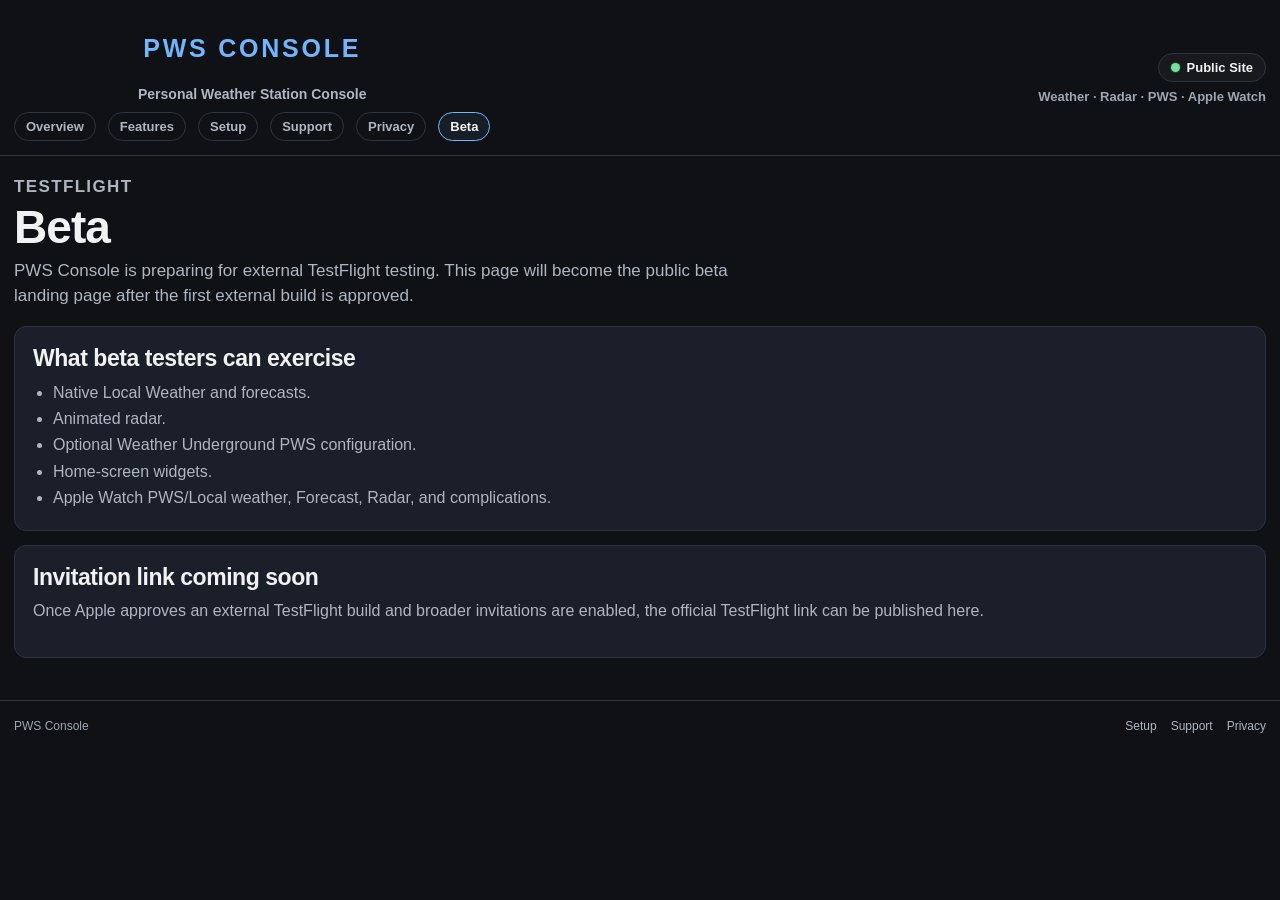
==== beta/index.html @ 60a20522 "Build public website shell" ====
<!doctype html>
<html lang="en">
<head>
  <meta charset="utf-8">
  <meta name="viewport" content="width=device-width,initial-scale=1">
  <meta name="theme-color" content="#0f1115">
  <meta name="description" content="External TestFlight beta information for PWS Console.">
  <title>Beta | PWS Console</title>
  <link rel="stylesheet" href="/assets/css/site.css">
</head>
<body>
  <div class="pws-shell">
    <header class="pws-header">
      <div class="pws-header-inner">
        <div class="pws-header-brand">
          <div class="pws-brand-lockup">
            <a class="pws-wordmark" href="/">PWS CONSOLE</a>
          </div>
          <div class="pws-brand-subtitle">Personal Weather Station Console</div>
          <nav class="pws-tabs" aria-label="Primary">
            <a class="pws-tab" href="/">Overview</a> <a class="pws-tab" href="/features/">Features</a> <a class="pws-tab" href="/setup/">Setup</a> <a class="pws-tab" href="/support/">Support</a> <a class="pws-tab" href="/privacy/">Privacy</a> <a class="pws-tab" href="/beta/" aria-current="page">Beta</a>
          </nav>
        </div>

        <div class="pws-header-status">
          <div class="pws-status-row">
            <div class="pws-status-pill">
              <span class="pws-status-dot" aria-hidden="true"></span>
              Public Site
            </div>
          </div>
          <div class="pws-context">Weather · Radar · PWS · Apple Watch</div>
        </div>
      </div>
    </header>

    <main class="pws-main">
      <section class="page-title">
        <p class="eyebrow">TestFlight</p>
        <h1>Beta</h1>
        <p>PWS Console is preparing for external TestFlight testing. This page will become the public beta landing page after the first external build is approved.</p>
      </section>
      <section class="stack">
        <article class="pws-card">
          <h2>What beta testers can exercise</h2>
          <ul class="pws-list">
            <li>Native Local Weather and forecasts.</li>
            <li>Animated radar.</li>
            <li>Optional Weather Underground PWS configuration.</li>
            <li>Home-screen widgets.</li>
            <li>Apple Watch PWS/Local weather, Forecast, Radar, and complications.</li>
          </ul>
        </article>
        <article class="pws-card">
          <h2>Invitation link coming soon</h2>
          <p class="body-copy">Once Apple approves an external TestFlight build and broader invitations are enabled, the official TestFlight link can be published here.</p>
        </article>
      </section>
    </main>

    <footer class="pws-footer">
      <div class="pws-footer-inner">
        <div>PWS Console</div>
        <div class="pws-footer-links">
          <a href="/setup/">Setup</a>
          <a href="/support/">Support</a>
          <a href="/privacy/">Privacy</a>
        </div>
      </div>
    </footer>
  </div>
</body>
</html>
---- assets/css/site.css ----
:root {
  --pws-bg: #0f1115;
  --pws-card: #1b1f2a;
  --pws-border: #2d3340;
  --pws-text: #f2f2f2;
  --pws-label: #aeb6c2;
  --pws-muted: #9da6b2;
  --pws-accent: #6fb6ff;
  --pws-temperature: #72e39c;
  --pws-heat: #f05a5a;
  --pws-cold: #73b7ff;
  --pws-precip: #8fc5ff;
  --pws-radius: 12px;
  --pws-tab-radius: 8px;
  --pws-max-width: 1500px;
}

* {
  box-sizing: border-box;
}

html {
  color-scheme: dark;
  background: var(--pws-bg);
  scroll-behavior: smooth;
}

body {
  margin: 0;
  background: var(--pws-bg);
  color: var(--pws-text);
  font-family: -apple-system, BlinkMacSystemFont, "SF Pro Display", "SF Pro Text",
    "Segoe UI", sans-serif;
  -webkit-font-smoothing: antialiased;
}

a {
  color: inherit;
}

.pws-shell {
  min-height: 100vh;
}


.pws-header {
  background: var(--pws-bg);
  border-bottom: 1px solid var(--pws-border);
}

.pws-header-inner,
.pws-main,
.pws-footer-inner {
  width: min(calc(100% - 28px), var(--pws-max-width));
  margin: 0 auto;
}

.pws-header-inner {
  display: flex;
  justify-content: space-between;
  align-items: center;
  gap: 28px;
  padding: 16px 0 14px;
}

.pws-header-brand {
  display: flex;
  flex-direction: column;
  align-items: center;
  min-width: 360px;
}

.pws-brand-lockup {
  display: flex;
  align-items: center;
  justify-content: center;
  min-height: 64px;
}

.pws-wordmark {
  margin: 0;
  color: var(--pws-accent);
  font-size: 25px;
  font-weight: 850;
  letter-spacing: 0.11em;
  line-height: 1;
  text-decoration: none;
  white-space: nowrap;
}

.pws-brand-subtitle {
  margin-top: 6px;
  color: var(--pws-label);
  font-size: 14px;
  font-weight: 650;
  text-align: center;
}

.pws-tabs {
  display: flex;
  justify-content: center;
  flex-wrap: wrap;
  gap: 12px;
  margin-top: 10px;
}

.pws-tab {
  display: inline-flex;
  align-items: center;
  justify-content: center;
  min-height: 29px;
  padding: 4px 11px;
  border: 1px solid var(--pws-border);
  border-radius: 999px;
  color: var(--pws-label);
  text-align: center;
  text-decoration: none;
  font-size: 13px;
  font-weight: 750;
  transition: color 120ms ease, border-color 120ms ease, background 120ms ease;
}

.pws-tab:hover {
  color: var(--pws-text);
  border-color: currentColor;
}

.pws-tab[aria-current="page"] {
  color: var(--pws-text);
  border-color: var(--pws-accent);
  background: rgba(111, 182, 255, 0.08);
}

.pws-header-status {
  min-width: 230px;
  text-align: right;
}

.pws-status-row {
  display: flex;
  justify-content: flex-end;
  gap: 8px;
  margin-bottom: 7px;
}

.pws-status-pill {
  display: inline-flex;
  align-items: center;
  gap: 7px;
  border: 1px solid var(--pws-border);
  border-radius: 999px;
  padding: 6px 12px;
  background: rgba(255, 255, 255, 0.035);
  color: var(--pws-text);
  font-size: 13px;
  font-weight: 800;
}

.pws-status-dot {
  width: 9px;
  height: 9px;
  border-radius: 50%;
  background: var(--pws-temperature);
  box-shadow: 0 0 0 1px rgba(114, 227, 156, 0.15);
}

.pws-context {
  color: var(--pws-muted);
  font-size: 13px;
  font-weight: 600;
}

.pws-main {
  padding: 18px 0 42px;
}

.hero {
  display: grid;
  grid-template-columns: minmax(0, 1.6fr) minmax(300px, 0.65fr);
  gap: 14px;
  margin-bottom: 14px;
}

.pws-card {
  background: var(--pws-card);
  border: 1px solid var(--pws-border);
  border-radius: var(--pws-radius);
  padding: 18px;
}

.eyebrow {
  margin: 0 0 5px;
  color: var(--pws-accent);
  font-size: 10px;
  font-weight: 800;
  letter-spacing: 0.08em;
  text-transform: uppercase;
}

h1,
h2,
h3,
p {
  margin-top: 0;
}

h1,
h2,
h3 {
  letter-spacing: -0.02em;
}

h1 {
  margin-bottom: 10px;
  font-size: clamp(34px, 6vw, 58px);
  line-height: 0.98;
  font-weight: 800;
}

h2 {
  margin-bottom: 8px;
  font-size: 23px;
}

h3 {
  margin-bottom: 6px;
  font-size: 17px;
}

.lead {
  max-width: 760px;
  margin-bottom: 14px;
  color: var(--pws-label);
  font-size: clamp(17px, 2.2vw, 21px);
  line-height: 1.45;
}

.body-copy {
  color: var(--pws-label);
  line-height: 1.55;
}

.pws-actions {
  display: flex;
  flex-wrap: wrap;
  gap: 9px;
  margin-top: 16px;
}

.pws-button {
  display: inline-flex;
  align-items: center;
  justify-content: center;
  min-height: 40px;
  padding: 9px 14px;
  border: 1px solid var(--pws-border);
  border-radius: 10px;
  background: var(--pws-card);
  color: var(--pws-text);
  font-size: 14px;
  font-weight: 700;
  text-decoration: none;
}

.pws-button.primary {
  border-color: rgba(111, 182, 255, 0.48);
  background: rgba(111, 182, 255, 0.14);
  color: var(--pws-accent);
}

.stat-list {
  display: grid;
  gap: 10px;
}

.stat {
  padding-bottom: 10px;
  border-bottom: 1px solid var(--pws-border);
}

.stat:last-child {
  padding-bottom: 0;
  border-bottom: 0;
}

.stat-label {
  color: var(--pws-muted);
  font-size: 10px;
  font-weight: 800;
  letter-spacing: 0.07em;
  text-transform: uppercase;
}

.stat-value {
  margin-top: 3px;
  color: var(--pws-text);
  font-size: 15px;
  font-weight: 700;
}

.grid {
  display: grid;
  grid-template-columns: repeat(3, minmax(0, 1fr));
  gap: 14px;
}


.home-feature-region {
  display: grid;
  grid-template-columns: minmax(0, 1.15fr) minmax(520px, 0.85fr);
  gap: 14px;
  align-items: stretch;
  margin-bottom: 14px;
}

.home-feature-cards {
  display: grid;
  grid-template-columns: repeat(2, minmax(0, 1fr));
  gap: 14px;
}

.home-feature-cards .feature-card {
  min-height: 160px;
}

.home-radar-card {
  min-width: 0;
  display: flex;
  flex-direction: column;
}

.home-radar-card .live-radar-frame-wrap {
  flex: 1;
  min-height: 465px;
  aspect-ratio: 1 / 1;
}

.feature-card {
  min-height: 176px;
}

.feature-kicker {
  display: inline-block;
  margin-bottom: 11px;
  color: var(--pws-accent);
  font-size: 10px;
  font-weight: 800;
  letter-spacing: 0.07em;
  text-transform: uppercase;
}

.feature-card p {
  margin-bottom: 0;
  color: var(--pws-label);
  line-height: 1.5;
}

.callout {
  margin-top: 14px;
  border-left: 3px solid var(--pws-accent);
}

.page-title {
  margin-bottom: 14px;
}

.page-title h1 {
  margin-bottom: 8px;
  font-size: clamp(32px, 5vw, 46px);
}

.page-title p {
  max-width: 760px;
  color: var(--pws-label);
  font-size: 17px;
  line-height: 1.5;
}

.stack {
  display: grid;
  gap: 14px;
}

.pws-list {
  margin: 0;
  padding-left: 20px;
  color: var(--pws-label);
  line-height: 1.65;
}

.pws-footer {
  border-top: 1px solid var(--pws-border);
  color: var(--pws-muted);
}

.pws-footer-inner {
  display: flex;
  justify-content: space-between;
  gap: 16px;
  padding: 18px 0 28px;
  font-size: 12px;
}

.pws-footer-links {
  display: flex;
  flex-wrap: wrap;
  gap: 14px;
}

.pws-footer a {
  color: var(--pws-label);
  text-decoration: none;
}

.pws-footer a:hover {
  color: var(--pws-text);
}


.live-radar-card {
  padding: 14px;
}

.live-radar-heading {
  display: flex;
  justify-content: space-between;
  align-items: baseline;
  gap: 14px;
  margin-bottom: 10px;
}

.live-radar-source {
  color: var(--pws-accent);
  font-size: 10px;
  font-weight: 800;
  letter-spacing: 0.07em;
  text-transform: uppercase;
}

.live-radar-frame-wrap {
  width: 100%;
  aspect-ratio: 1 / 1;
 min-height: 465px;
  overflow: hidden;
  border: 1px solid var(--pws-border);
  border-radius: 10px;
  background: #000;
}

.live-radar-frame {
  width: 100%;
  height: 100%;
  border: 0;
  display: block;
  background: #000;
}

.live-radar-footer {
  display: flex;
  justify-content: space-between;
  gap: 14px;
  margin-top: 9px;
  color: var(--pws-muted);
  font-size: 12px;
}

.live-radar-footer a {
  color: var(--pws-accent);
  text-decoration: none;
}

@media (max-width: 820px) {
  .pws-header-inner {
    flex-direction: column;
    align-items: stretch;
    gap: 10px;
  }

  .pws-header-brand {
    min-width: 0;
  }

  .pws-header-status {
    min-width: 0;
    text-align: center;
  }

  .pws-status-row {
    justify-content: center;
  }

  .pws-tabs {
    flex-wrap: nowrap;
    justify-content: flex-start;
    overflow-x: auto;
    scrollbar-width: none;
  }

  .pws-tabs::-webkit-scrollbar {
    display: none;
  }

  .pws-tab {
    flex: 0 0 auto;
  }

  .hero,
  .grid,
  .home-feature-region {
    grid-template-columns: 1fr;
  }

  .home-feature-cards {
    grid-template-columns: repeat(2, minmax(0, 1fr));
  }

  .live-radar-frame-wrap {
    min-height: 280px;
  }
}

@media (max-width: 520px) {
  .pws-header-inner,
  .pws-main,
  .pws-footer-inner {
    width: min(calc(100% - 24px), var(--pws-max-width));
  }

  .pws-wordmark {
    font-size: 21px;
  }

  .pws-brand-lockup {
    min-height: 54px;
  }

  .pws-card {
    padding: 15px;
  }

  .home-feature-cards {
    grid-template-columns: 1fr;
  }

  .live-radar-frame-wrap {
    min-height: 220px;
  }

  .live-radar-footer {
    flex-direction: column;
  }

  .pws-footer-inner {
    flex-direction: column;
  }
}

@media (prefers-reduced-motion: reduce) {
  html {
    scroll-behavior: auto;
  }

  * {
    transition: none !important;
  }
}
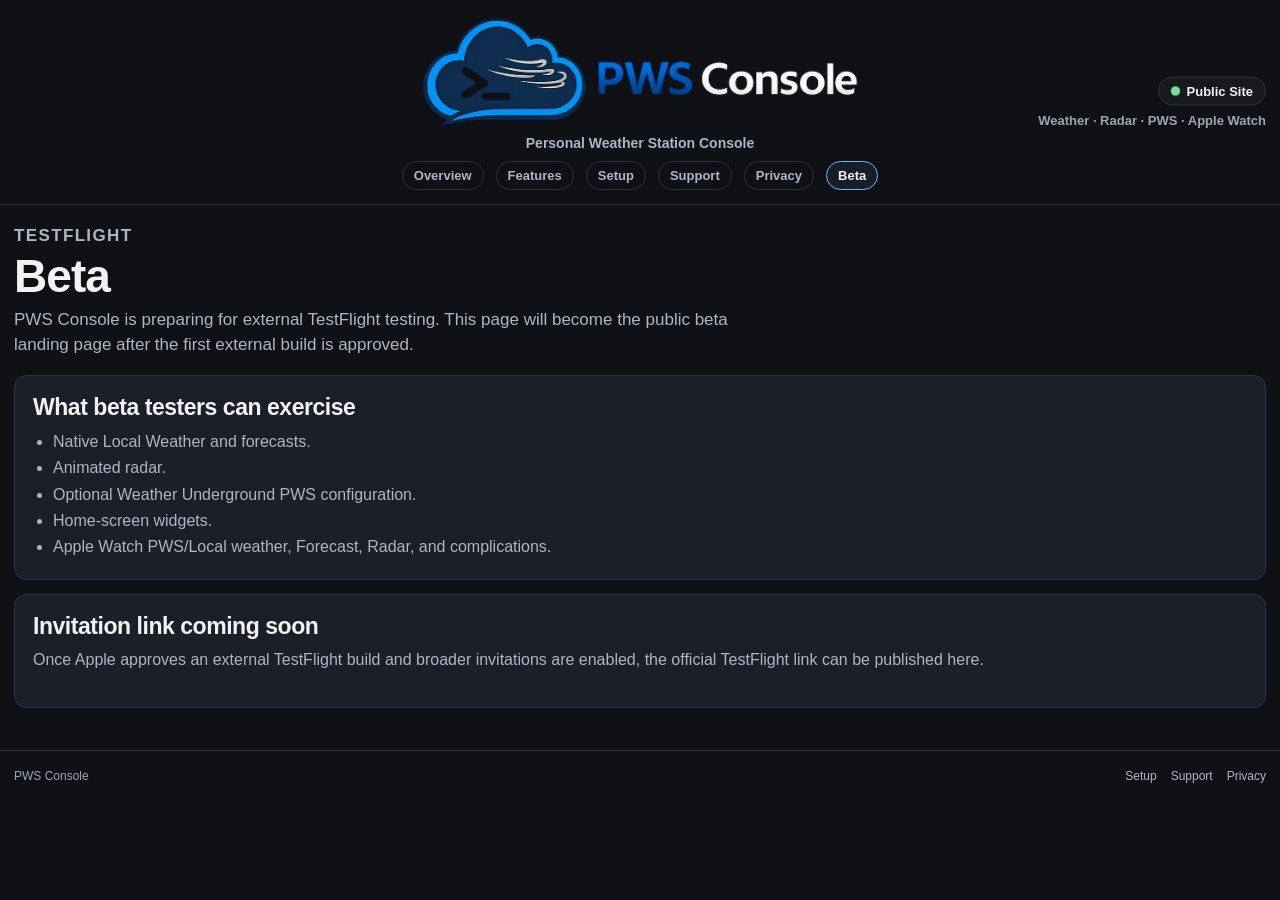
==== commit 707ac74b: "Publish privacy policy and branding" ====
--- a/beta/index.html
+++ b/beta/index.html
@@ -14,7 +14,9 @@
       <div class="pws-header-inner">
         <div class="pws-header-brand">
           <div class="pws-brand-lockup">
-            <a class="pws-wordmark" href="/">PWS CONSOLE</a>
+            <a class="pws-logo-link" href="/" aria-label="PWS Console home">
+              <img class="pws-logo" src="/assets/images/PWSConsole-Logo-512.png" alt="PWS Console">
+            </a>
           </div>
           <div class="pws-brand-subtitle">Personal Weather Station Console</div>
           <nav class="pws-tabs" aria-label="Primary">
--- a/assets/css/site.css
+++ b/assets/css/site.css
@@ -564,3 +564,58 @@
     transition: none !important;
   }
 }
+
+
+/* Centered public-site brand experiment */
+.pws-header-inner {
+  position: relative;
+  justify-content: center;
+}
+
+.pws-header-brand {
+  min-width: 0;
+  width: 100%;
+}
+
+.pws-logo-link {
+  display: inline-flex;
+  align-items: center;
+  justify-content: center;
+  text-decoration: none;
+}
+
+.pws-logo {
+  display: block;
+  width: min(440px, 70vw);
+  height: auto;
+  max-height: 120px;
+  object-fit: contain;
+}
+
+.pws-brand-lockup {
+  min-height: 90px;
+}
+
+.pws-header-status {
+  position: absolute;
+  right: 0;
+  top: 50%;
+  transform: translateY(-50%);
+}
+
+@media (max-width: 820px) {
+  .pws-header-status {
+    position: static;
+    transform: none;
+  }
+
+  .pws-logo {
+    width: min(360px, 88vw);
+    height: auto;
+    max-height: 100px;
+  }
+
+  .pws-brand-lockup {
+    min-height: 90px;
+  }
+}
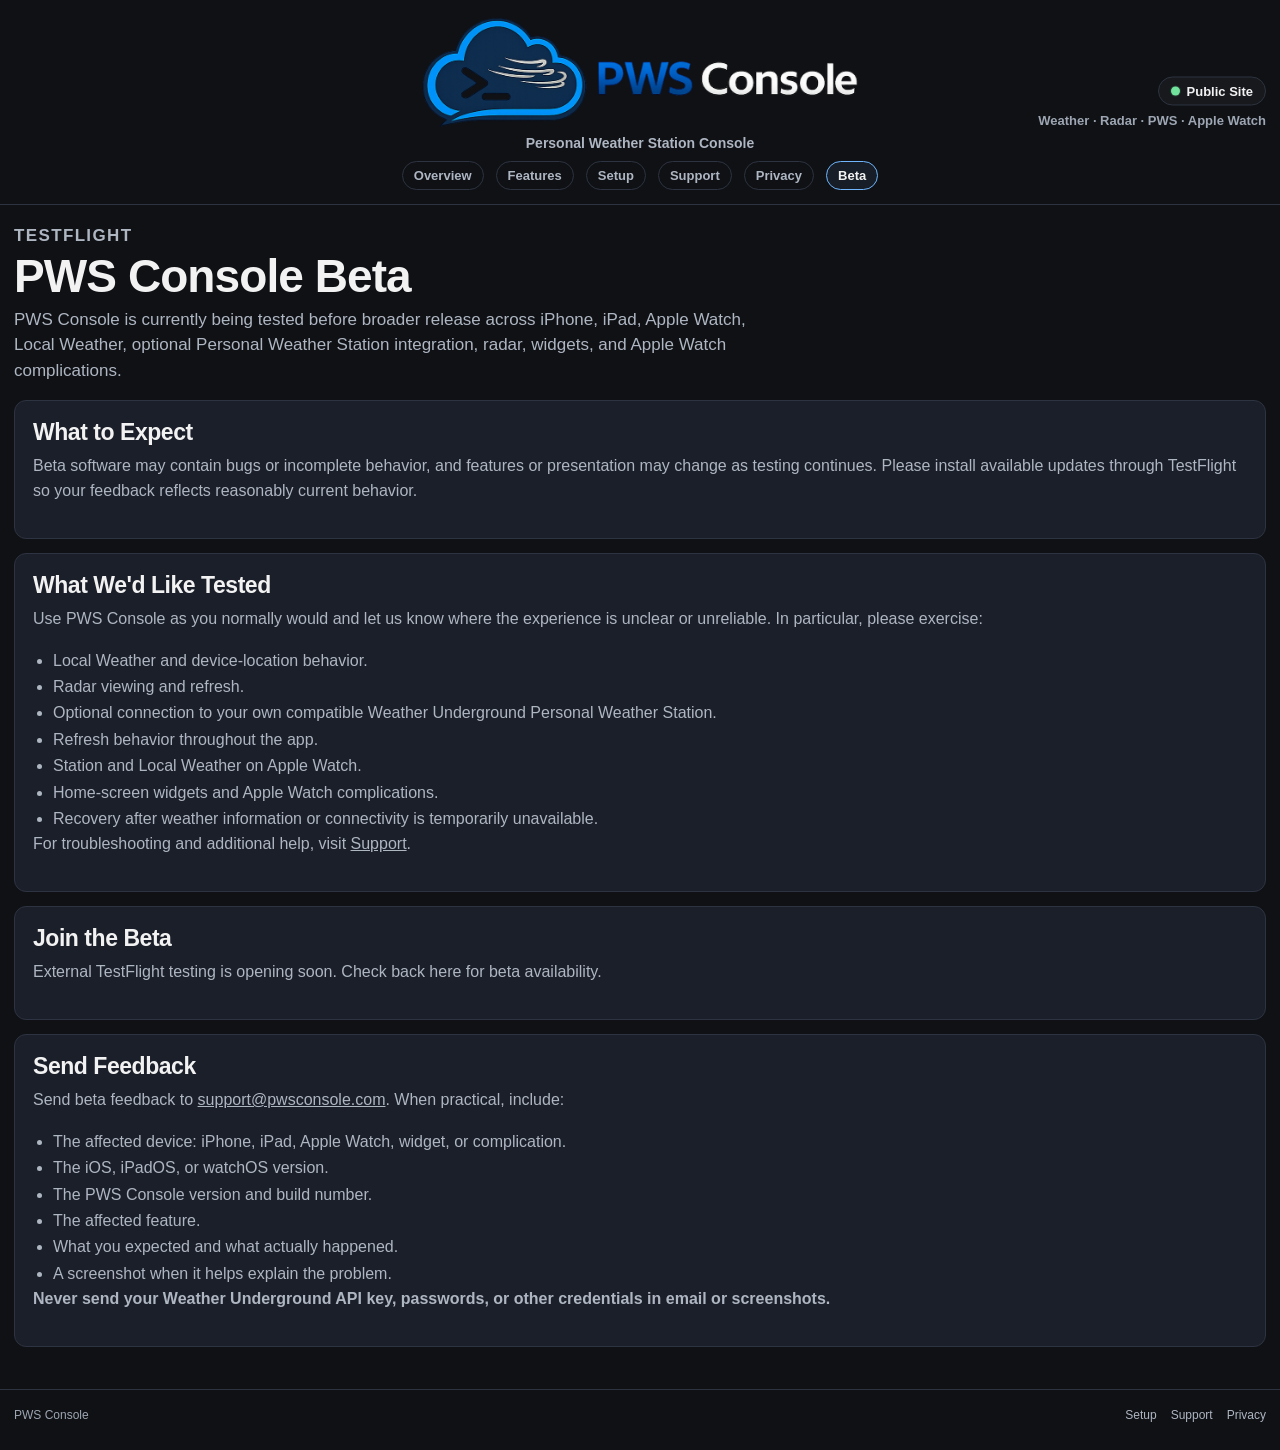
==== commit 5e591daf: "Publish beta testing guidance" ====
--- a/beta/index.html
+++ b/beta/index.html
@@ -39,23 +39,48 @@
     <main class="pws-main">
       <section class="page-title">
         <p class="eyebrow">TestFlight</p>
-        <h1>Beta</h1>
-        <p>PWS Console is preparing for external TestFlight testing. This page will become the public beta landing page after the first external build is approved.</p>
+        <h1>PWS Console Beta</h1>
+        <p>PWS Console is currently being tested before broader release across iPhone, iPad, Apple Watch, Local Weather, optional Personal Weather Station integration, radar, widgets, and Apple Watch complications.</p>
       </section>
+
       <section class="stack">
         <article class="pws-card">
-          <h2>What beta testers can exercise</h2>
+          <h2>What to Expect</h2>
+          <p class="body-copy">Beta software may contain bugs or incomplete behavior, and features or presentation may change as testing continues. Please install available updates through TestFlight so your feedback reflects reasonably current behavior.</p>
+        </article>
+
+        <article class="pws-card">
+          <h2>What We'd Like Tested</h2>
+          <p class="body-copy">Use PWS Console as you normally would and let us know where the experience is unclear or unreliable. In particular, please exercise:</p>
           <ul class="pws-list">
-            <li>Native Local Weather and forecasts.</li>
-            <li>Animated radar.</li>
-            <li>Optional Weather Underground PWS configuration.</li>
-            <li>Home-screen widgets.</li>
-            <li>Apple Watch PWS/Local weather, Forecast, Radar, and complications.</li>
+            <li>Local Weather and device-location behavior.</li>
+            <li>Radar viewing and refresh.</li>
+            <li>Optional connection to your own compatible Weather Underground Personal Weather Station.</li>
+            <li>Refresh behavior throughout the app.</li>
+            <li>Station and Local Weather on Apple Watch.</li>
+            <li>Home-screen widgets and Apple Watch complications.</li>
+            <li>Recovery after weather information or connectivity is temporarily unavailable.</li>
           </ul>
+          <p class="body-copy">For troubleshooting and additional help, visit <a href="/support/">Support</a>.</p>
         </article>
+
         <article class="pws-card">
-          <h2>Invitation link coming soon</h2>
-          <p class="body-copy">Once Apple approves an external TestFlight build and broader invitations are enabled, the official TestFlight link can be published here.</p>
+          <h2>Join the Beta</h2>
+          <p class="body-copy">External TestFlight testing is opening soon. Check back here for beta availability.</p>
+        </article>
+
+        <article class="pws-card">
+          <h2>Send Feedback</h2>
+          <p class="body-copy">Send beta feedback to <a href="mailto:support@pwsconsole.com">support@pwsconsole.com</a>. When practical, include:</p>
+          <ul class="pws-list">
+            <li>The affected device: iPhone, iPad, Apple Watch, widget, or complication.</li>
+            <li>The iOS, iPadOS, or watchOS version.</li>
+            <li>The PWS Console version and build number.</li>
+            <li>The affected feature.</li>
+            <li>What you expected and what actually happened.</li>
+            <li>A screenshot when it helps explain the problem.</li>
+          </ul>
+          <p class="body-copy"><strong>Never send your Weather Underground API key, passwords, or other credentials in email or screenshots.</strong></p>
         </article>
       </section>
     </main>
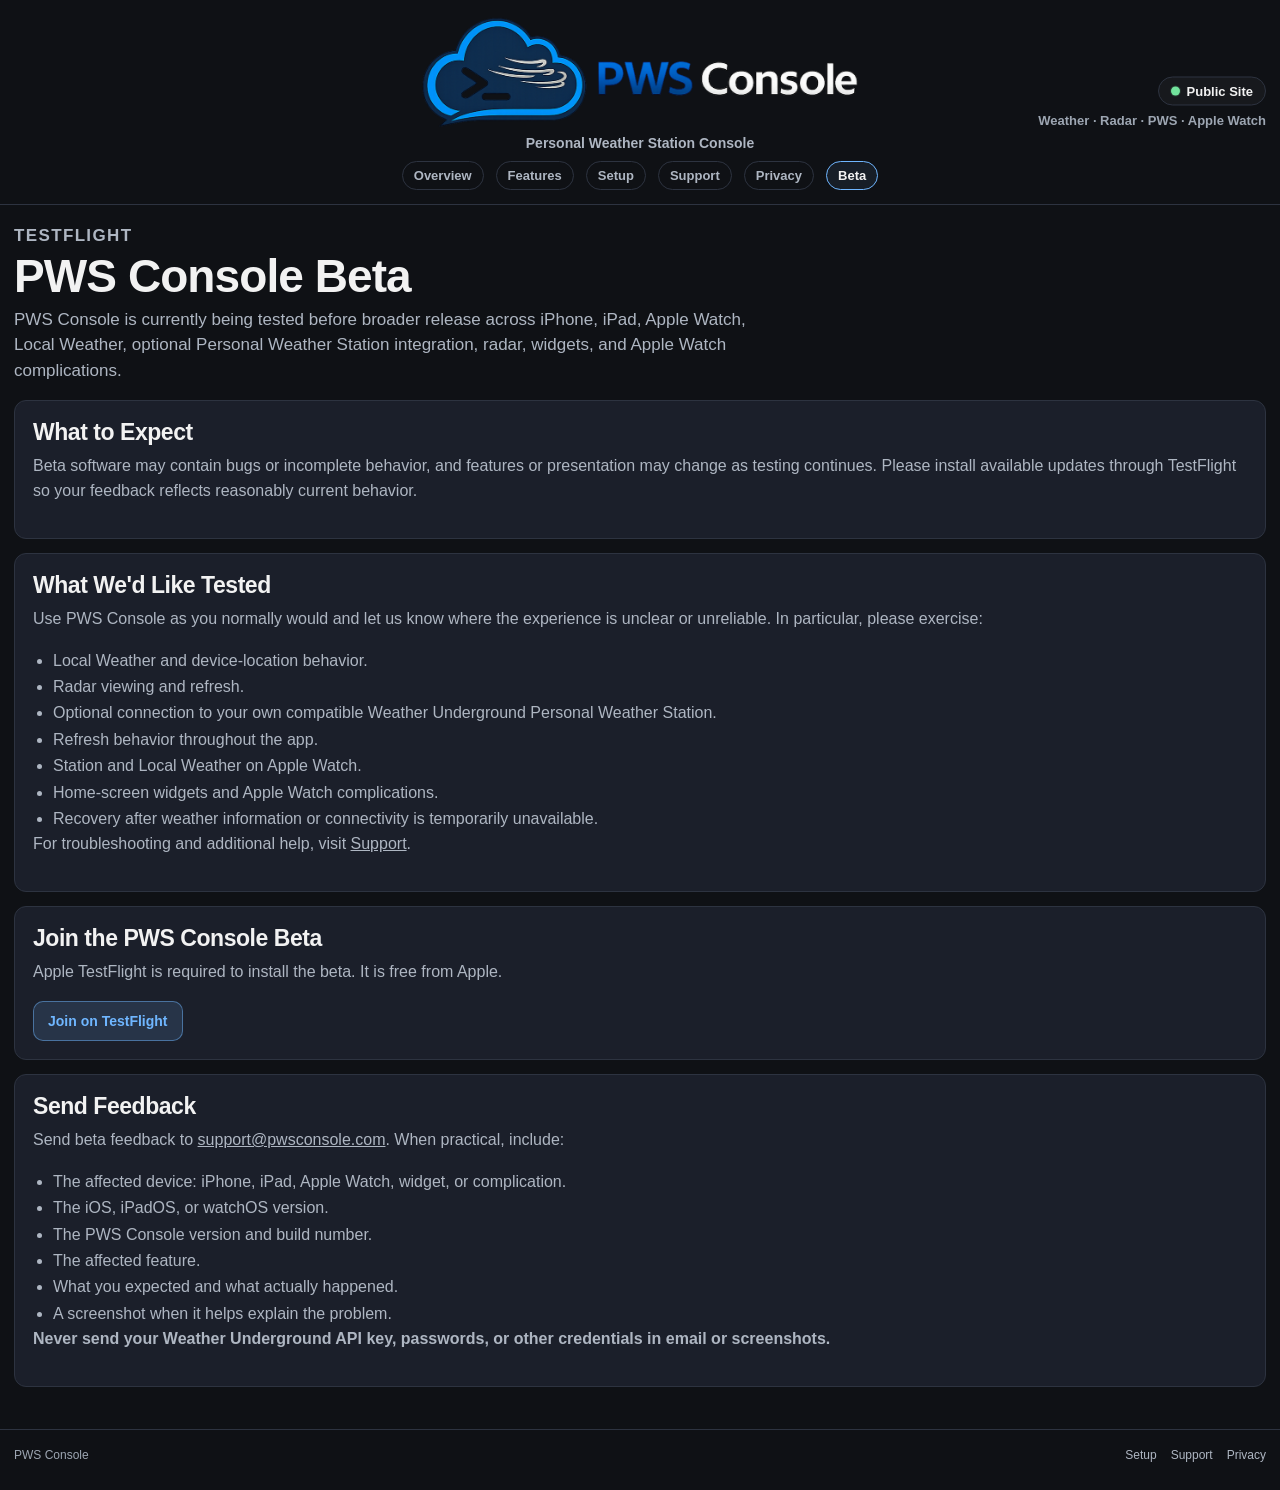
==== commit 3eb05d1d: "Open public TestFlight beta enrollment" ====
--- a/beta/index.html
+++ b/beta/index.html
@@ -65,8 +65,11 @@
         </article>
 
         <article class="pws-card">
-          <h2>Join the Beta</h2>
-          <p class="body-copy">External TestFlight testing is opening soon. Check back here for beta availability.</p>
+          <h2>Join the PWS Console Beta</h2>
+          <p class="body-copy">Apple TestFlight is required to install the beta. It is free from Apple.</p>
+          <div class="pws-actions">
+            <a class="pws-button primary" href="https://testflight.apple.com/join/P2BB8tDE">Join on TestFlight</a>
+          </div>
         </article>
 
         <article class="pws-card">
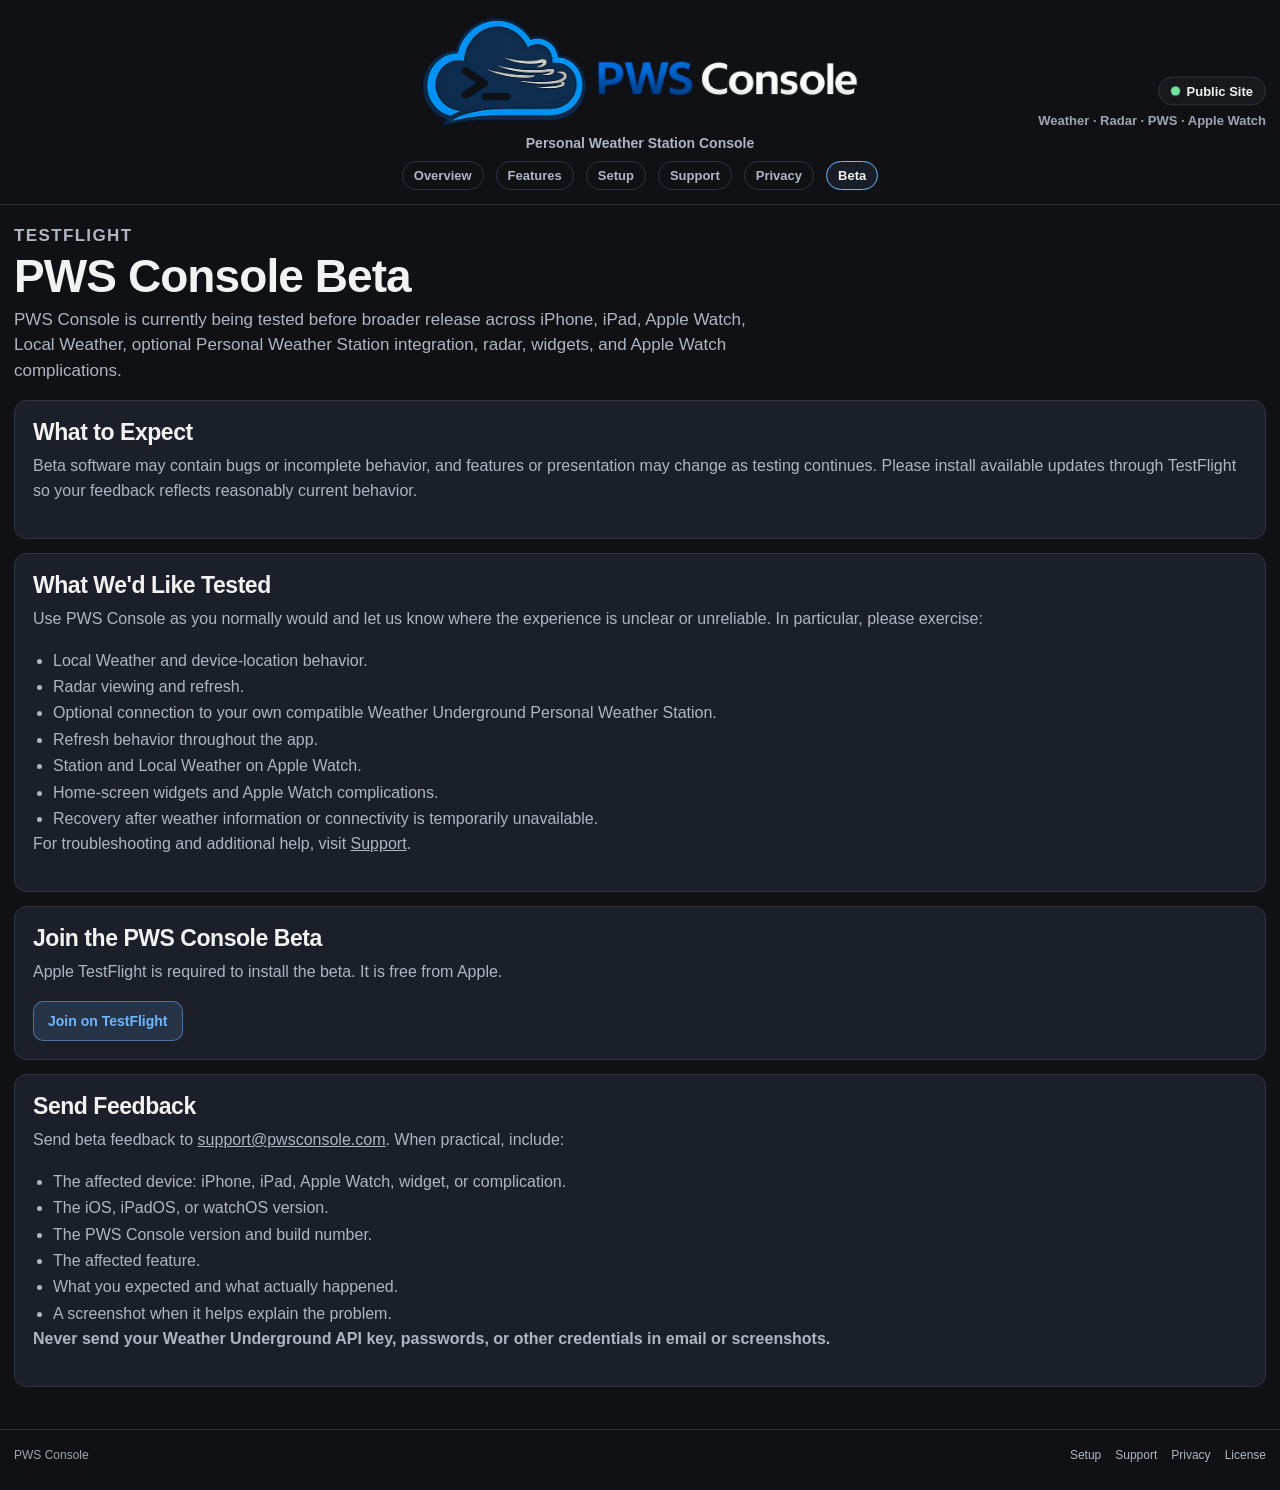
==== commit 842c83eb: "Add noncommercial licensing" ====
--- a/beta/index.html
+++ b/beta/index.html
@@ -95,6 +95,7 @@
           <a href="/setup/">Setup</a>
           <a href="/support/">Support</a>
           <a href="/privacy/">Privacy</a>
+          <a href="/licensing/">License</a>
         </div>
       </div>
     </footer>
--- a/assets/css/site.css
+++ b/assets/css/site.css
@@ -619,3 +619,381 @@
     min-height: 90px;
   }
 }
+
+
+/* === Carousel Hero v2 === */
+.hero-v2 {
+  position: relative;
+  min-height: 720px;
+  margin-bottom: 14px;
+  overflow: hidden;
+  border: 1px solid var(--pws-border);
+  border-radius: 18px;
+  background: #07111c;
+  isolation: isolate;
+}
+
+.hero-v2__background {
+  position: absolute;
+  inset: 0;
+  z-index: -4;
+  background:
+    linear-gradient(90deg, rgba(7,17,28,.98) 0%, rgba(7,17,28,.80) 25%, rgba(7,17,28,.24) 48%, rgba(7,17,28,.05) 76%),
+    url("/assets/images/hero-v2/hero-background.png") center / cover no-repeat;
+  transform: scale(1.035);
+  animation: hero-v2-drift 18s ease-in-out infinite alternate;
+}
+
+.hero-v2__background::after {
+  content: "";
+  position: absolute;
+  inset: 0;
+  background:
+    radial-gradient(circle at 67% 46%, transparent 0 26%, rgba(111,182,255,.08) 33%, transparent 44%),
+    linear-gradient(180deg, rgba(15,17,21,.08), rgba(15,17,21,.52));
+}
+
+@keyframes hero-v2-drift {
+  from { transform: scale(1.035) translate3d(-.3%, 0, 0); }
+  to   { transform: scale(1.06) translate3d(.3%, -.4%, 0); }
+}
+
+.hero-v2__copy {
+  position: absolute;
+  z-index: 20;
+  left: clamp(28px, 4.8vw, 74px);
+  top: 50%;
+  width: min(420px, 30%);
+  transform: translateY(-50%);
+  opacity: 0;
+  transition: opacity 320ms ease;
+}
+
+.hero-v2__copy.is-visible { opacity: 1; }
+
+.hero-v2__copy .eyebrow {
+  margin-bottom: 8px;
+  font-size: 11px;
+  letter-spacing: .15em;
+}
+
+.hero-v2__copy h1 {
+  margin: 0 0 14px;
+  font-size: clamp(36px, 4.2vw, 62px);
+  line-height: .98;
+}
+
+.hero-v2__copy .lead {
+  max-width: 410px;
+  margin-bottom: 18px;
+}
+
+.hero-v2__stage {
+  position: absolute;
+  z-index: 4;
+  left: 66%;
+  top: 48%;
+  width: min(850px, 63vw);
+  height: 590px;
+  transform: translate(-50%, -50%);
+}
+
+.hero-v2__stage::before,
+.hero-v2__stage::after {
+  content: "";
+  position: absolute;
+  left: 50%;
+  top: 49%;
+  width: 85%;
+  aspect-ratio: 1.75 / 1;
+  transform: translate(-50%, -50%) rotate(-8deg);
+  border-radius: 50%;
+  border: 1px solid rgba(143,197,255,.22);
+  box-shadow: 0 0 28px rgba(111,182,255,.15);
+  pointer-events: none;
+}
+
+.hero-v2__stage::after {
+  width: 93%;
+  transform: translate(-50%, -50%) rotate(7deg);
+  border-color: rgba(114,227,156,.13);
+}
+
+.hero-v2__device {
+  position: absolute;
+  left: 50%;
+  top: 50%;
+  z-index: 5;
+  transform-origin: center;
+  transition:
+    left 980ms cubic-bezier(.22,.61,.36,1),
+    top 980ms cubic-bezier(.22,.61,.36,1),
+    transform 980ms cubic-bezier(.22,.61,.36,1),
+    opacity 760ms ease,
+    filter 760ms ease;
+  will-change: left, top, transform;
+}
+
+.hero-v2__device img {
+  display: block;
+  width: 100%;
+  height: auto;
+  filter: drop-shadow(0 26px 24px rgba(0,0,0,.42));
+}
+
+.hero-v2__device[data-slot="front"] {
+  left: 52%;
+  top: 55%;
+  z-index: 9;
+  opacity: 1;
+  filter: none;
+}
+
+.hero-v2__device[data-slot="left"] {
+  left: 20%;
+  top: 30%;
+  z-index: 5;
+  opacity: .64;
+  filter: brightness(.78) saturate(.82);
+}
+
+.hero-v2__device[data-slot="right"] {
+  left: 83%;
+  top: 30%;
+  z-index: 5;
+  opacity: .64;
+  filter: brightness(.78) saturate(.82);
+}
+
+.hero-v2__device--watch { width: 245px; }
+.hero-v2__device--iphone { width: 255px; }
+.hero-v2__device--ipad { width: 470px; }
+
+.hero-v2__device--watch[data-slot="front"] {
+  transform: translate(-50%, -50%) scale(1.18);
+}
+
+.hero-v2__device--watch[data-slot="left"],
+.hero-v2__device--watch[data-slot="right"] {
+  transform: translate(-50%, -50%) scale(.72);
+}
+
+.hero-v2__device--iphone[data-slot="front"] {
+  transform: translate(-50%, -50%) scale(1.08) rotate(1deg);
+}
+
+.hero-v2__device--iphone[data-slot="left"] {
+  transform: translate(-50%, -50%) scale(.67) rotate(-8deg);
+}
+
+.hero-v2__device--iphone[data-slot="right"] {
+  transform: translate(-50%, -50%) scale(.67) rotate(7deg);
+}
+
+.hero-v2__device--ipad[data-slot="front"] {
+  transform: translate(-50%, -50%) scale(.96) rotate(-1deg);
+}
+
+.hero-v2__device--ipad[data-slot="left"] {
+  transform: translate(-50%, -50%) scale(.58) rotate(-6deg);
+}
+
+.hero-v2__device--ipad[data-slot="right"] {
+  transform: translate(-50%, -50%) scale(.58) rotate(5deg);
+}
+
+.hero-v2__dots {
+  position: absolute;
+  z-index: 25;
+  left: 66%;
+  bottom: 22px;
+  display: flex;
+  gap: 10px;
+  transform: translateX(-50%);
+}
+
+.hero-v2__dot {
+  width: 12px;
+  height: 12px;
+  padding: 0;
+  border: 1px solid rgba(174,182,194,.62);
+  border-radius: 999px;
+  background: rgba(174,182,194,.22);
+  cursor: pointer;
+}
+
+.hero-v2__dot[aria-pressed="true"] {
+  border-color: var(--pws-accent);
+  background: var(--pws-accent);
+  box-shadow: 0 0 0 4px rgba(111,182,255,.10);
+}
+
+@media (max-width: 1100px) {
+  .hero-v2 {
+    min-height: 800px;
+  }
+
+  .hero-v2__background {
+    background:
+      linear-gradient(180deg, rgba(7,17,28,.97) 0%, rgba(7,17,28,.72) 26%, rgba(7,17,28,.08) 55%, rgba(7,17,28,.32) 100%),
+      url("/assets/images/hero-v2/hero-background.png") center / cover no-repeat;
+  }
+
+  .hero-v2__copy {
+    left: 28px;
+    top: 28px;
+    width: calc(100% - 56px);
+    transform: none;
+    text-align: center;
+  }
+
+  .hero-v2__copy .lead {
+    margin-left: auto;
+    margin-right: auto;
+  }
+
+  .hero-v2__stage {
+    left: 50%;
+    top: 63%;
+    width: min(840px, 94vw);
+  }
+
+  .hero-v2__dots {
+    left: 50%;
+  }
+}
+
+@media (max-width: 700px) {
+  .hero-v2 { min-height: 760px; }
+
+  .hero-v2__stage {
+    top: 65%;
+    width: 98vw;
+  }
+
+  .hero-v2__device[data-slot="left"],
+  .hero-v2__device[data-slot="right"] {
+    opacity: .18;
+  }
+
+  .hero-v2__device--ipad { width: min(430px, 80vw); }
+  .hero-v2__device--iphone { width: min(240px, 47vw); }
+  .hero-v2__device--watch { width: min(230px, 47vw); }
+}
+
+@media (max-width: 520px) {
+  .hero-v2 {
+    min-height: 720px;
+  }
+
+  .hero-v2__copy {
+    left: 18px;
+    width: calc(100% - 36px);
+  }
+
+  .hero-v2__copy h1 {
+    font-size: clamp(32px, 10vw, 45px);
+  }
+
+  .hero-v2__stage {
+    top: 66%;
+  }
+
+  .hero-v2__device[data-slot="left"],
+  .hero-v2__device[data-slot="right"] {
+    display: none;
+  }
+
+  .hero-v2__device[data-slot="front"] {
+    left: 50%;
+    top: 51%;
+  }
+
+  .hero-v2__device--ipad[data-slot="front"] {
+    transform: translate(-50%, -50%) scale(.88);
+  }
+
+  .hero-v2__device--iphone[data-slot="front"] {
+    transform: translate(-50%, -50%) scale(1);
+  }
+
+  .hero-v2__device--watch[data-slot="front"] {
+    transform: translate(-50%, -50%) scale(1);
+  }
+}
+
+@media (prefers-reduced-motion: reduce) {
+  .hero-v2__background {
+    animation: none !important;
+  }
+
+  .hero-v2__device,
+  .hero-v2__copy {
+    transition: none !important;
+  }
+}
+
+/* === Carousel Hero v3 transparency + Watch radar motion === */
+
+/* Remove any residual rectangular image-block visibility. */
+.hero-v2__device img {
+  background: transparent !important;
+}
+
+.hero-v2__device--watch {
+  position: absolute;
+}
+
+/* Animated radar overlay positioned over the Watch map viewport. */
+.hero-v3__watch-radar {
+  position: absolute;
+  left: 28.5%;
+  top: 31.7%;
+  width: 41%;
+  height: 37.7%;
+  overflow: hidden;
+  border-radius: 7%;
+  pointer-events: none;
+  z-index: 3;
+}
+
+.hero-v3__watch-radar img {
+  width: 116%;
+  height: 116%;
+  max-width: none;
+  object-fit: cover;
+  transform: translate(-7%, -7%) scale(1.02);
+  transform-origin: center;
+  animation: hero-v3-radar-drift 5.8s ease-in-out infinite alternate;
+  filter: none;
+  box-shadow: none;
+}
+
+@keyframes hero-v3-radar-drift {
+  0% {
+    transform: translate(-8%, -6%) scale(1.03);
+  }
+  50% {
+    transform: translate(-3%, -10%) scale(1.08);
+  }
+  100% {
+    transform: translate(-11%, -2%) scale(1.05);
+  }
+}
+
+/* Keep motion subdued while Watch is not the featured device. */
+.hero-v2__device--watch:not([data-slot="front"]) .hero-v3__watch-radar img {
+  animation-play-state: paused;
+}
+
+/* The approved Watch treatment uses a visibly wider band. */
+.hero-v2__device--watch img[alt*="Apple Watch"] {
+  width: 100%;
+}
+
+@media (prefers-reduced-motion: reduce) {
+  .hero-v3__watch-radar img {
+    animation: none !important;
+    transform: translate(-7%, -7%) scale(1.04);
+  }
+}
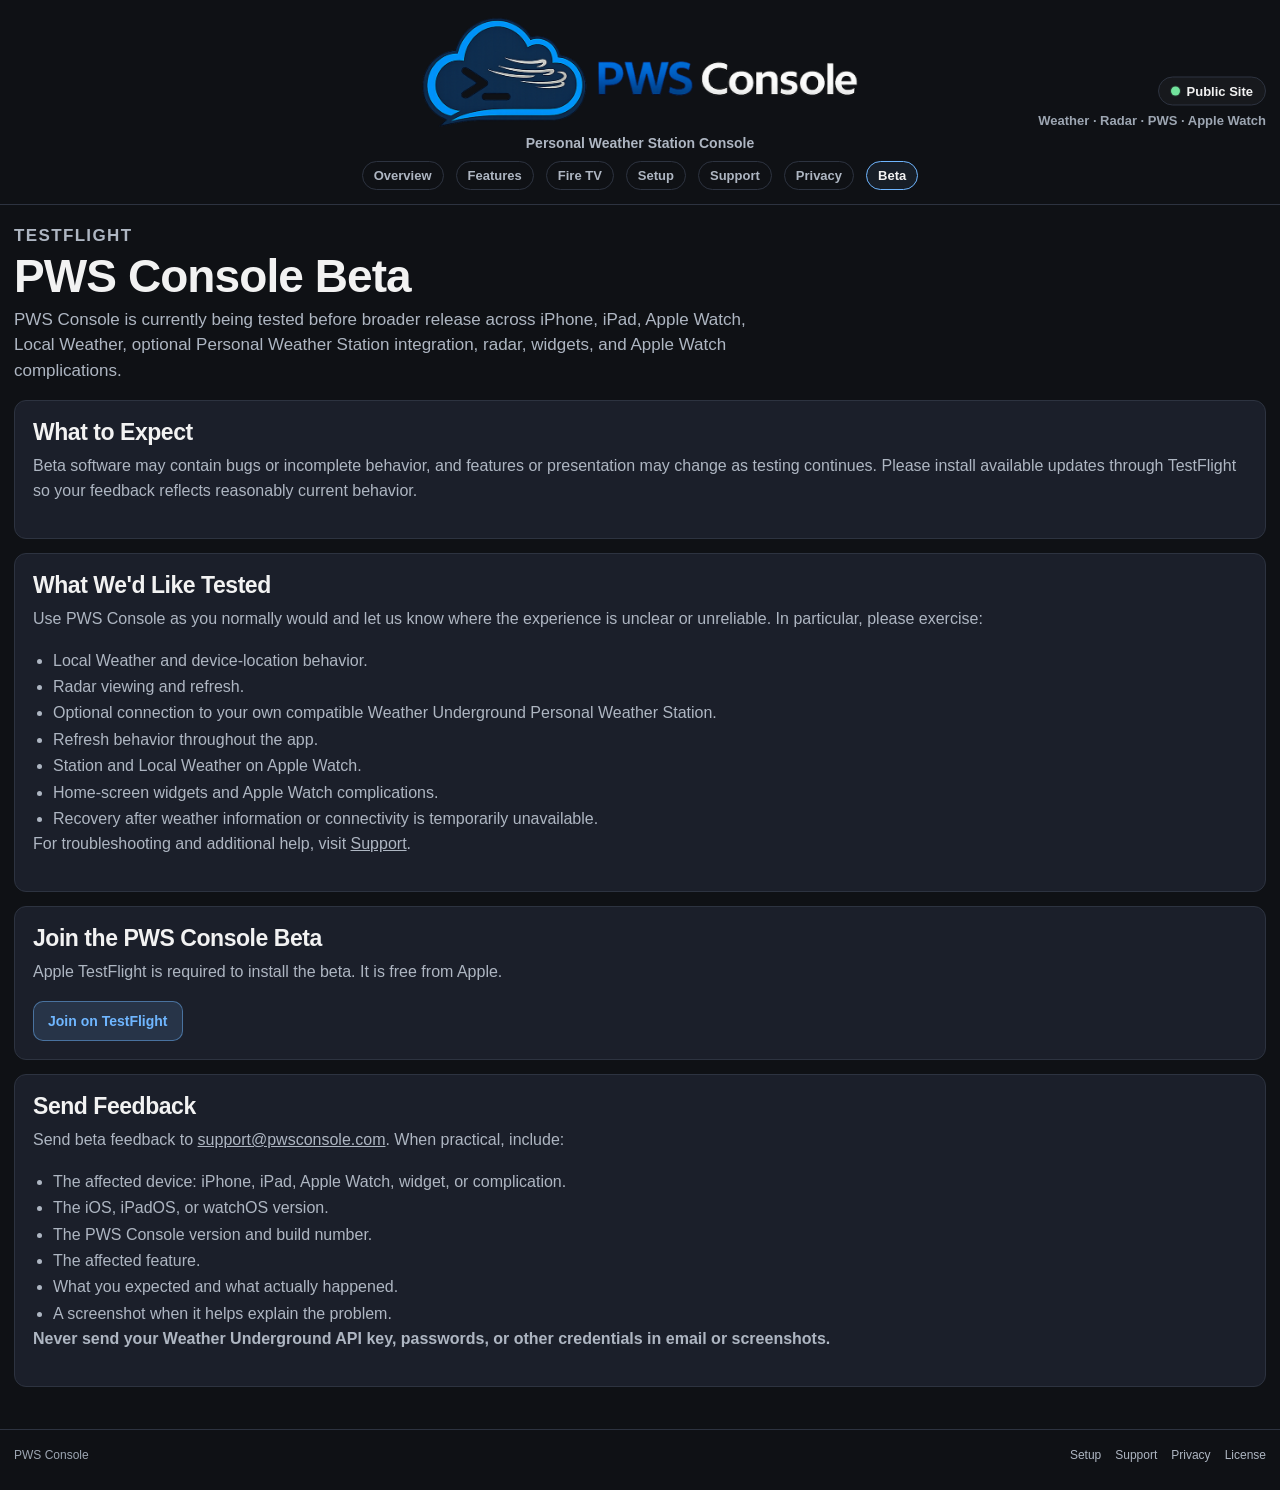
==== commit d5eebfcf: "Add platform privacy policies and Fire TV navigation" ====
--- a/beta/index.html
+++ b/beta/index.html
@@ -20,7 +20,7 @@
           </div>
           <div class="pws-brand-subtitle">Personal Weather Station Console</div>
           <nav class="pws-tabs" aria-label="Primary">
-            <a class="pws-tab" href="/">Overview</a> <a class="pws-tab" href="/features/">Features</a> <a class="pws-tab" href="/setup/">Setup</a> <a class="pws-tab" href="/support/">Support</a> <a class="pws-tab" href="/privacy/">Privacy</a> <a class="pws-tab" href="/beta/" aria-current="page">Beta</a>
+            <a class="pws-tab" href="/">Overview</a> <a class="pws-tab" href="/features/">Features</a> <a class="pws-tab" href="/fire-tv/">Fire TV</a> <a class="pws-tab" href="/setup/">Setup</a> <a class="pws-tab" href="/support/">Support</a> <a class="pws-tab" href="/privacy/">Privacy</a> <a class="pws-tab" href="/beta/" aria-current="page">Beta</a>
           </nav>
         </div>
 
--- a/assets/css/site.css
+++ b/assets/css/site.css
@@ -490,6 +490,8 @@
   }
 
   .pws-tabs {
+    width: 100%;
+    min-width: 0;
     flex-wrap: nowrap;
     justify-content: flex-start;
     overflow-x: auto;
@@ -765,16 +767,26 @@
   filter: brightness(.78) saturate(.82);
 }
 
+.hero-v2__device[data-slot="back"] {
+  left: 51%;
+  top: 18%;
+  z-index: 3;
+  opacity: .42;
+  filter: brightness(.68) saturate(.72);
+}
+
 .hero-v2__device--watch { width: 245px; }
 .hero-v2__device--iphone { width: 255px; }
 .hero-v2__device--ipad { width: 470px; }
+.hero-v2__device--fire-tv { width: 580px; }
 
 .hero-v2__device--watch[data-slot="front"] {
   transform: translate(-50%, -50%) scale(1.18);
 }
 
 .hero-v2__device--watch[data-slot="left"],
-.hero-v2__device--watch[data-slot="right"] {
+.hero-v2__device--watch[data-slot="right"],
+.hero-v2__device--watch[data-slot="back"] {
   transform: translate(-50%, -50%) scale(.72);
 }
 
@@ -790,6 +802,10 @@
   transform: translate(-50%, -50%) scale(.67) rotate(7deg);
 }
 
+.hero-v2__device--iphone[data-slot="back"] {
+  transform: translate(-50%, -50%) scale(.57) rotate(-2deg);
+}
+
 .hero-v2__device--ipad[data-slot="front"] {
   transform: translate(-50%, -50%) scale(.96) rotate(-1deg);
 }
@@ -800,6 +816,26 @@
 
 .hero-v2__device--ipad[data-slot="right"] {
   transform: translate(-50%, -50%) scale(.58) rotate(5deg);
+}
+
+.hero-v2__device--ipad[data-slot="back"] {
+  transform: translate(-50%, -50%) scale(.48) rotate(2deg);
+}
+
+.hero-v2__device--fire-tv[data-slot="front"] {
+  transform: translate(-50%, -50%) scale(.9) rotate(-2deg);
+}
+
+.hero-v2__device--fire-tv[data-slot="left"] {
+  transform: translate(-50%, -50%) scale(.48) rotate(-7deg);
+}
+
+.hero-v2__device--fire-tv[data-slot="right"] {
+  transform: translate(-50%, -50%) scale(.48) rotate(6deg);
+}
+
+.hero-v2__device--fire-tv[data-slot="back"] {
+  transform: translate(-50%, -50%) scale(.42) rotate(-1deg);
 }
 
 .hero-v2__dots {
@@ -872,13 +908,15 @@
   }
 
   .hero-v2__device[data-slot="left"],
-  .hero-v2__device[data-slot="right"] {
+  .hero-v2__device[data-slot="right"],
+  .hero-v2__device[data-slot="back"] {
     opacity: .18;
   }
 
   .hero-v2__device--ipad { width: min(430px, 80vw); }
   .hero-v2__device--iphone { width: min(240px, 47vw); }
   .hero-v2__device--watch { width: min(230px, 47vw); }
+  .hero-v2__device--fire-tv { width: min(500px, 88vw); }
 }
 
 @media (max-width: 520px) {
@@ -900,7 +938,8 @@
   }
 
   .hero-v2__device[data-slot="left"],
-  .hero-v2__device[data-slot="right"] {
+  .hero-v2__device[data-slot="right"],
+  .hero-v2__device[data-slot="back"] {
     display: none;
   }
 
@@ -919,6 +958,10 @@
 
   .hero-v2__device--watch[data-slot="front"] {
     transform: translate(-50%, -50%) scale(1);
+  }
+
+  .hero-v2__device--fire-tv[data-slot="front"] {
+    transform: translate(-50%, -50%) scale(.92) rotate(-2deg);
   }
 }
 
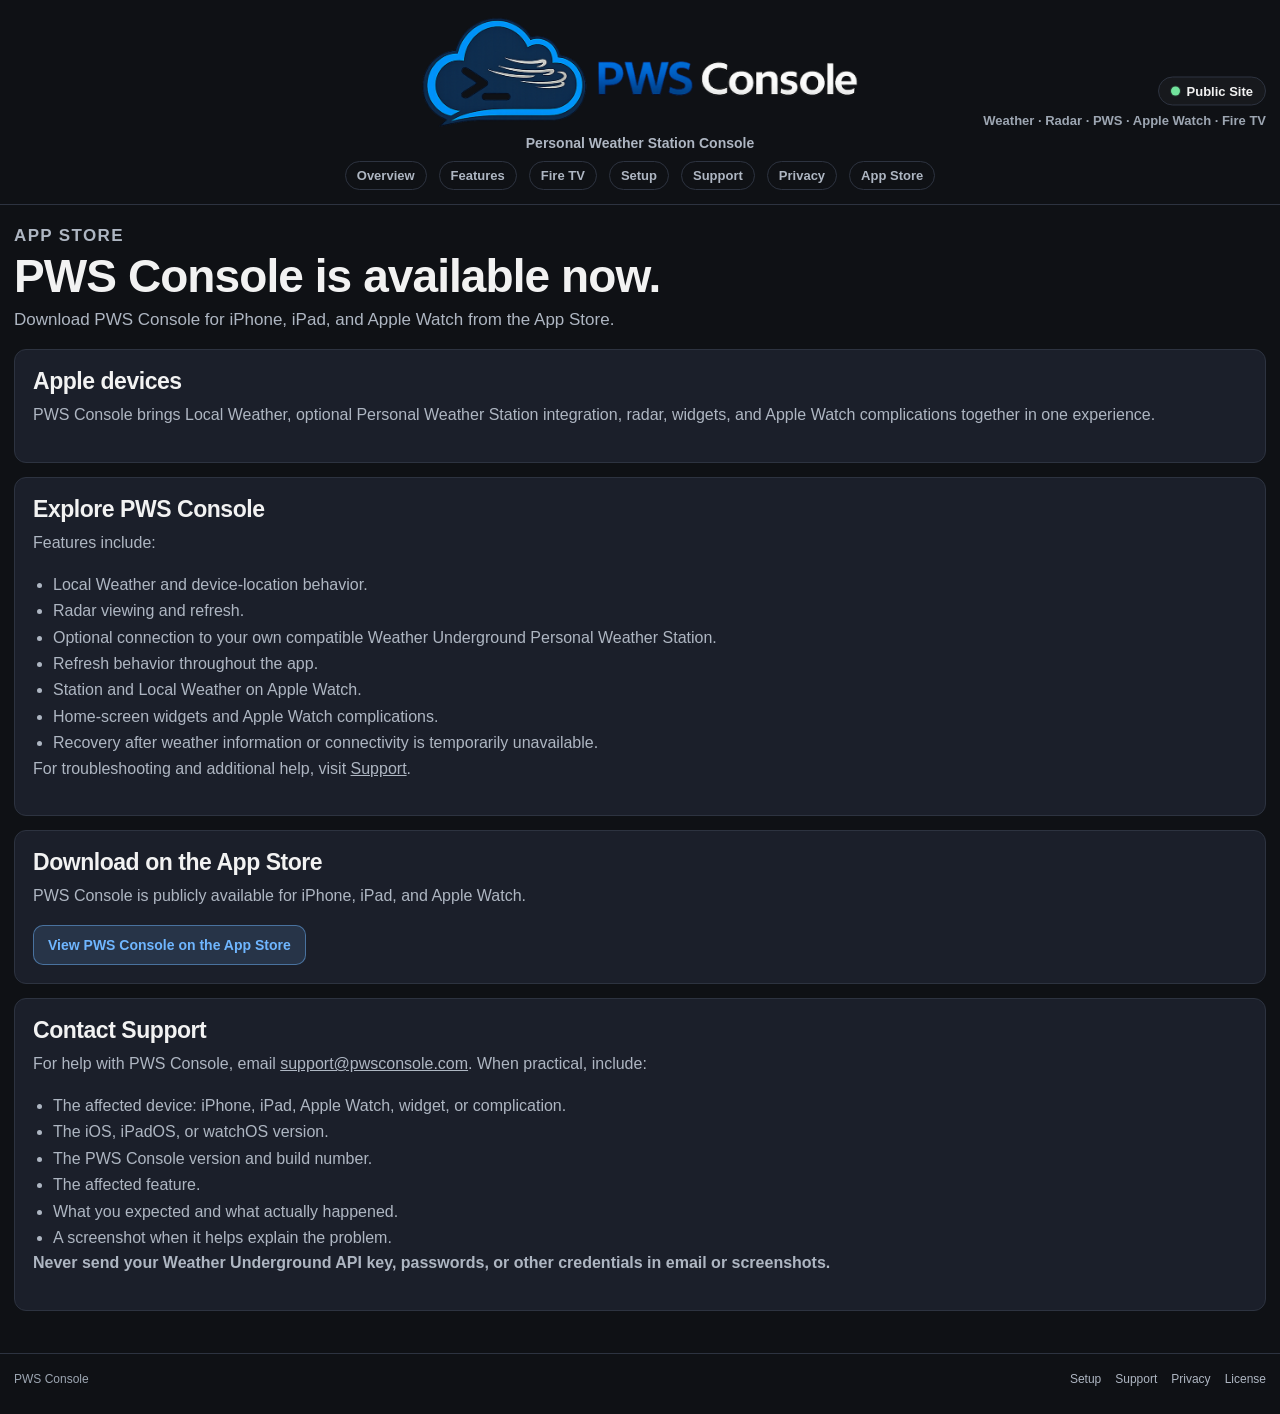
==== commit a85ab9a5: "Update website for public app release" ====
--- a/beta/index.html
+++ b/beta/index.html
@@ -4,8 +4,8 @@
   <meta charset="utf-8">
   <meta name="viewport" content="width=device-width,initial-scale=1">
   <meta name="theme-color" content="#0f1115">
-  <meta name="description" content="External TestFlight beta information for PWS Console.">
-  <title>Beta | PWS Console</title>
+  <meta name="description" content="Download PWS Console for iPhone, iPad, and Apple Watch from the App Store.">
+  <title>Download PWS Console | App Store</title>
   <link rel="stylesheet" href="/assets/css/site.css">
 </head>
 <body>
@@ -20,7 +20,7 @@
           </div>
           <div class="pws-brand-subtitle">Personal Weather Station Console</div>
           <nav class="pws-tabs" aria-label="Primary">
-            <a class="pws-tab" href="/">Overview</a> <a class="pws-tab" href="/features/">Features</a> <a class="pws-tab" href="/fire-tv/">Fire TV</a> <a class="pws-tab" href="/setup/">Setup</a> <a class="pws-tab" href="/support/">Support</a> <a class="pws-tab" href="/privacy/">Privacy</a> <a class="pws-tab" href="/beta/" aria-current="page">Beta</a>
+            <a class="pws-tab" href="/">Overview</a> <a class="pws-tab" href="/features/">Features</a> <a class="pws-tab" href="/fire-tv/">Fire TV</a> <a class="pws-tab" href="/setup/">Setup</a> <a class="pws-tab" href="/support/">Support</a> <a class="pws-tab" href="/privacy/">Privacy</a> <a class="pws-tab" href="https://apps.apple.com/us/app/pws-console/id6808379047">App Store</a>
           </nav>
         </div>
 
@@ -31,27 +31,27 @@
               Public Site
             </div>
           </div>
-          <div class="pws-context">Weather · Radar · PWS · Apple Watch</div>
+          <div class="pws-context">Weather · Radar · PWS · Apple Watch · Fire TV</div>
         </div>
       </div>
     </header>
 
     <main class="pws-main">
       <section class="page-title">
-        <p class="eyebrow">TestFlight</p>
-        <h1>PWS Console Beta</h1>
-        <p>PWS Console is currently being tested before broader release across iPhone, iPad, Apple Watch, Local Weather, optional Personal Weather Station integration, radar, widgets, and Apple Watch complications.</p>
+        <p class="eyebrow">App Store</p>
+        <h1>PWS Console is available now.</h1>
+        <p>Download PWS Console for iPhone, iPad, and Apple Watch from the App Store.</p>
       </section>
 
       <section class="stack">
         <article class="pws-card">
-          <h2>What to Expect</h2>
-          <p class="body-copy">Beta software may contain bugs or incomplete behavior, and features or presentation may change as testing continues. Please install available updates through TestFlight so your feedback reflects reasonably current behavior.</p>
+          <h2>Apple devices</h2>
+          <p class="body-copy">PWS Console brings Local Weather, optional Personal Weather Station integration, radar, widgets, and Apple Watch complications together in one experience.</p>
         </article>
 
         <article class="pws-card">
-          <h2>What We'd Like Tested</h2>
-          <p class="body-copy">Use PWS Console as you normally would and let us know where the experience is unclear or unreliable. In particular, please exercise:</p>
+          <h2>Explore PWS Console</h2>
+          <p class="body-copy">Features include:</p>
           <ul class="pws-list">
             <li>Local Weather and device-location behavior.</li>
             <li>Radar viewing and refresh.</li>
@@ -65,16 +65,16 @@
         </article>
 
         <article class="pws-card">
-          <h2>Join the PWS Console Beta</h2>
-          <p class="body-copy">Apple TestFlight is required to install the beta. It is free from Apple.</p>
+          <h2>Download on the App Store</h2>
+          <p class="body-copy">PWS Console is publicly available for iPhone, iPad, and Apple Watch.</p>
           <div class="pws-actions">
-            <a class="pws-button primary" href="https://testflight.apple.com/join/P2BB8tDE">Join on TestFlight</a>
+            <a class="pws-button primary" href="https://apps.apple.com/us/app/pws-console/id6808379047">View PWS Console on the App Store</a>
           </div>
         </article>
 
         <article class="pws-card">
-          <h2>Send Feedback</h2>
-          <p class="body-copy">Send beta feedback to <a href="mailto:support@pwsconsole.com">support@pwsconsole.com</a>. When practical, include:</p>
+          <h2>Contact Support</h2>
+          <p class="body-copy">For help with PWS Console, email <a href="mailto:support@pwsconsole.com">support@pwsconsole.com</a>. When practical, include:</p>
           <ul class="pws-list">
             <li>The affected device: iPhone, iPad, Apple Watch, widget, or complication.</li>
             <li>The iOS, iPadOS, or watchOS version.</li>
--- a/assets/css/site.css
+++ b/assets/css/site.css
@@ -376,6 +376,33 @@
   line-height: 1.5;
 }
 
+.fire-tv-intro {
+  display: grid;
+  grid-template-columns: minmax(0, 0.9fr) minmax(440px, 1.1fr);
+  align-items: center;
+  gap: clamp(20px, 4vw, 56px);
+  margin-bottom: 22px;
+}
+
+.fire-tv-intro .page-title {
+  margin-bottom: 0;
+}
+
+.fire-tv-intro__image {
+  margin: 0;
+  overflow: hidden;
+  border: 1px solid var(--pws-border);
+  border-radius: var(--pws-radius);
+  background: var(--pws-card);
+  box-shadow: 0 20px 48px rgba(0, 0, 0, 0.28);
+}
+
+.fire-tv-intro__image img {
+  display: block;
+  width: 100%;
+  height: auto;
+}
+
 .stack {
   display: grid;
   gap: 14px;
@@ -508,8 +535,14 @@
 
   .hero,
   .grid,
-  .home-feature-region {
+  .home-feature-region,
+  .fire-tv-intro {
     grid-template-columns: 1fr;
+  }
+
+  .fire-tv-intro {
+    gap: 14px;
+    margin-bottom: 14px;
   }
 
   .home-feature-cards {
